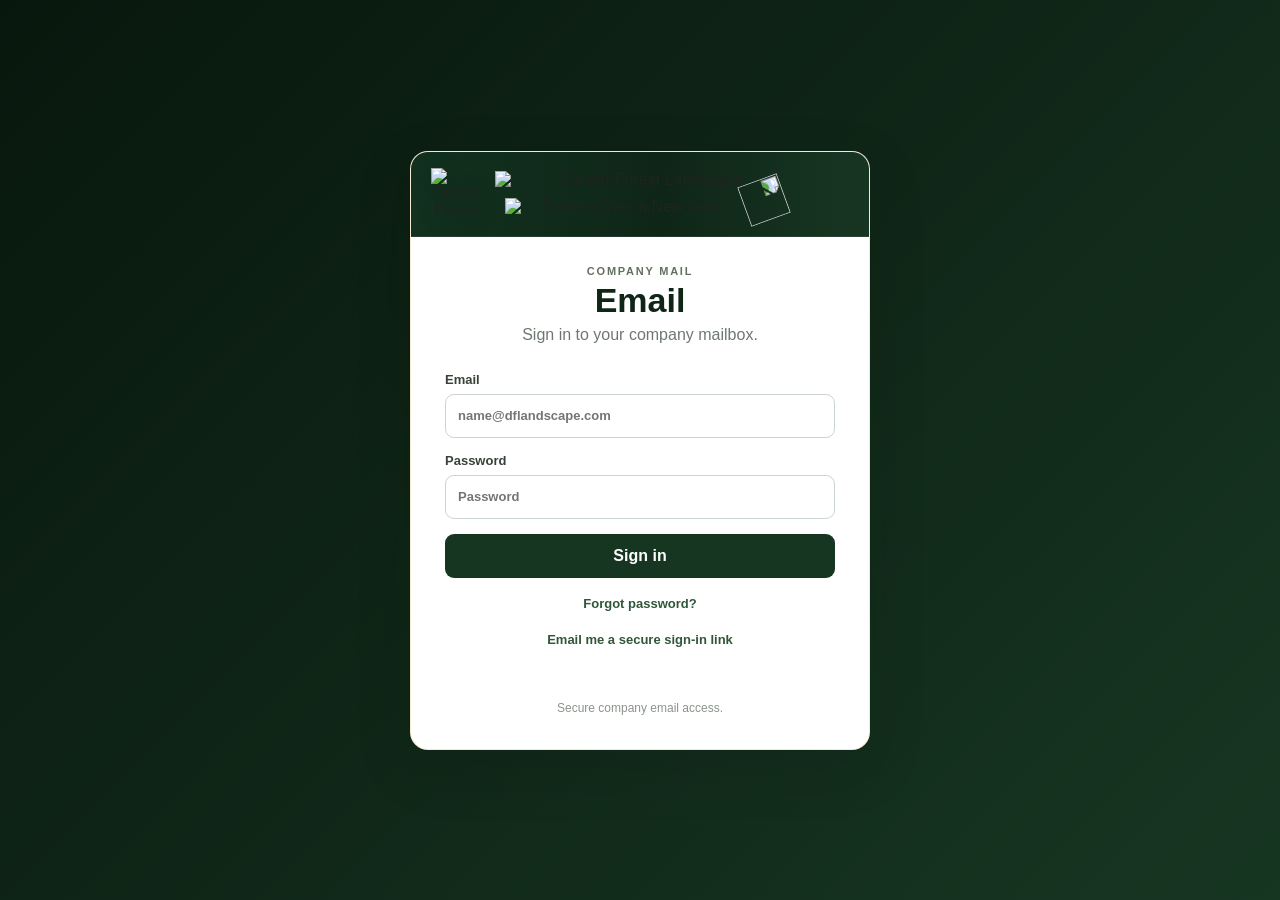
==== index.html @ 95fea009 "Refresh index.html mobile assets" ====
<!doctype html>
<html lang="en">
<head>
  <meta charset="utf-8">
  <meta name="viewport" content="width=device-width,initial-scale=1,minimum-scale=1,maximum-scale=1,user-scalable=no,viewport-fit=cover">
  <meta name="theme-color" content="#0f2617">

  <title>Desert Forest Landscape Email</title>

  <link rel="manifest" href="manifest.json">
  <link rel="apple-touch-icon" href="assets/icon-192x192.png">
  <meta name="apple-mobile-web-app-capable" content="yes">
  <meta name="apple-mobile-web-app-status-bar-style" content="default">
  <meta name="apple-mobile-web-app-title" content="DFL Email">

  <link rel="stylesheet" href="styles.css?v=mobile-polish-1">
</head>
<body class="login-page">
  <main class="login-wrap">
    <section class="login-card">
      <div class="login-brand-header">
        <a class="login-header-brand" href="https://dflandscape.com" aria-label="Desert Forest Landscape home">
          <img class="login-main-logo" src="https://raw.githubusercontent.com/Merci-Chi/DFLandscape/main/images/logo.png" alt="Desert Forest Landscape logo">
          <div class="login-brand-images">
            <img class="brand-text" src="https://raw.githubusercontent.com/Merci-Chi/DFLandscape/main/images/text.png" alt="Desert Forest Landscape">
            <div class="brand-slogan-row">
              <img class="brand-slogan" src="https://raw.githubusercontent.com/Merci-Chi/DFLandscape/main/images/slogan.png" alt="Turning Over a New Leaf">
              <img class="brand-leaf" src="https://raw.githubusercontent.com/Merci-Chi/DFLandscape/main/images/leaf.png" alt="">
            </div>
          </div>
        </a>
      </div>

      <div class="login-card-body">
        <div class="eyebrow">Company Mail</div>
        <h1 id="authTitle">Email</h1>
        <p class="subtext" id="authSubtext">Sign in to your company mailbox.</p>

        <form id="loginForm" class="login-form">
          <label>
            Email
            <input id="email" type="email" autocomplete="username" placeholder="name@dflandscape.com" required>
          </label>

          <label>
            Password
            <div class="password-wrap">
              <input id="password" type="password" autocomplete="current-password" placeholder="Password" required>
              <button class="icon-btn password-toggle" type="button" data-target="password" aria-label="Show password" title="Show password"></button>
              <button class="icon-btn copy-password" type="button" data-target="password" aria-label="Copy password" title="Copy password"></button>
            </div>
          </label>

          <button class="primary-auth-btn" type="submit">Sign in</button>
          <button class="text-button" id="forgotPasswordBtn" type="button">Forgot password?</button>
          <button class="text-button" id="magicLinkBtn" type="button">Email me a secure sign-in link</button>
          <p id="loginMessage" class="form-message" aria-live="polite"></p>
        </form>

        <form id="forgotForm" class="login-form hidden">
          <label>
            Email
            <input id="forgotEmail" type="email" autocomplete="email" placeholder="name@dflandscape.com" required>
          </label>
          <button class="primary-auth-btn" type="submit">Send reset link</button>
          <button class="text-button" id="backToLoginBtn" type="button">Back to sign in</button>
          <p id="forgotMessage" class="form-message" aria-live="polite"></p>
        </form>

        <form id="firstLoginForm" class="login-form hidden">
          <label>
            Display name
            <input id="displayName" type="text" autocomplete="name" placeholder="How your name should appear" maxlength="80" required>
          </label>

          <label>
            New password
            <div class="password-wrap">
              <input id="firstNewPassword" type="password" autocomplete="new-password" placeholder="New password" required>
              <button class="icon-btn password-toggle" type="button" data-target="firstNewPassword" aria-label="Show password" title="Show password"></button>
              <button class="icon-btn copy-password" type="button" data-target="firstNewPassword" aria-label="Copy password" title="Copy password"></button>
            </div>
          </label>

          <label>
            Confirm new password
            <div class="password-wrap">
              <input id="firstConfirmPassword" type="password" autocomplete="new-password" placeholder="Confirm new password" required>
              <button class="icon-btn password-toggle" type="button" data-target="firstConfirmPassword" aria-label="Show password" title="Show password"></button>
              <button class="icon-btn copy-password" type="button" data-target="firstConfirmPassword" aria-label="Copy password" title="Copy password"></button>
            </div>
          </label>

          <div class="password-hint">Use at least 8 characters.</div>
          <button class="primary-auth-btn" type="submit">Finish setup</button>
          <p id="firstLoginMessage" class="form-message" aria-live="polite"></p>
        </form>

        <form id="resetForm" class="login-form hidden">
          <label>
            New password
            <div class="password-wrap">
              <input id="resetPassword" type="password" autocomplete="new-password" placeholder="New password" required>
              <button class="icon-btn password-toggle" type="button" data-target="resetPassword" aria-label="Show password" title="Show password"></button>
              <button class="icon-btn copy-password" type="button" data-target="resetPassword" aria-label="Copy password" title="Copy password"></button>
            </div>
          </label>

          <label>
            Confirm new password
            <div class="password-wrap">
              <input id="resetConfirmPassword" type="password" autocomplete="new-password" placeholder="Confirm new password" required>
              <button class="icon-btn password-toggle" type="button" data-target="resetConfirmPassword" aria-label="Show password" title="Show password"></button>
              <button class="icon-btn copy-password" type="button" data-target="resetConfirmPassword" aria-label="Copy password" title="Copy password"></button>
            </div>
          </label>

          <div class="password-hint">Use at least 8 characters.</div>
          <button class="primary-auth-btn" type="submit">Change password</button>
          <p id="resetMessage" class="form-message" aria-live="polite"></p>
        </form>

        <p class="small-note">Secure company email access.</p>
      </div>
    </section>
  </main>

  <script type="module" src="app.js?v=auth-5"></script>
  <script src="update-manager.js?v=1" defer></script>
</body>
</html>
---- styles.css ----
*{box-sizing:border-box}
:root{--green:#0f2617;--green2:#173622;--green3:#2f4d35;--gold:#d7b360;--cream:#f7f4ed;--paper:#fff;--ink:#1f241f;--muted:#6f786f;--line:#dde3dd;--soft:#f3f6f3;--danger:#a13d35;--shadow:0 18px 55px rgba(8,23,13,.15)}
html,body{margin:0;min-height:100%;font-family:Inter,-apple-system,BlinkMacSystemFont,"Segoe UI",Arial,sans-serif;color:var(--ink);background:var(--cream);-webkit-text-size-adjust:100%;touch-action:pan-x pan-y}
button,input,select,textarea{font:inherit}
button{cursor:pointer}
a{color:inherit}

.login-page{min-height:100vh;background:linear-gradient(135deg,#08170d,#173622);display:grid;place-items:center;padding:24px}
.login-wrap{width:min(100%,460px)}
.login-card{background:#fff;border:1px solid rgba(215,179,96,.28);border-radius:18px;box-shadow:var(--shadow);text-align:center;overflow:hidden}
.login-brand-header{background:linear-gradient(90deg,#12311f 0%,#0f2617 55%,#173622 100%);padding:16px 20px;border-bottom:1px solid rgba(255,255,255,.08)}
.login-card-body{padding:28px 34px 34px}
.brand{display:inline-flex;justify-content:center;margin-bottom:0;text-decoration:none}
.login-header-brand{display:flex;align-items:center;justify-content:flex-start;gap:12px;text-decoration:none;width:100%}
.login-main-logo{width:52px;height:52px;object-fit:contain;display:block;flex:0 0 auto;filter:drop-shadow(0 3px 10px rgba(0,0,0,.18))}
.login-brand-images{display:flex;flex-direction:column;min-width:0;flex:1;max-width:300px}
.login-form button:disabled{opacity:.7;cursor:wait}

.brand-full{width:min(100%,320px);flex-direction:column;align-items:center;gap:0}
.brand-text{width:100%;max-width:300px;height:auto;object-fit:contain;display:block}
.brand-slogan-row{display:flex;align-items:flex-end;justify-content:center;width:100%;margin-top:-10px}
.brand-slogan{width:78%;max-width:235px;height:auto;object-fit:contain}
.brand-leaf{width:42px;height:42px;object-fit:contain;margin-left:4px;margin-bottom:-5px;transform:rotate(70deg)}
.eyebrow{text-transform:uppercase;letter-spacing:.16em;font-size:11px;font-weight:900;color:#63705f}
.eyebrow.dark{color:#788178}
.login-card h1{margin:4px 0 6px;font-size:34px;color:var(--green)}
.subtext{margin:0 0 28px;color:var(--muted)}
.login-form{text-align:left;display:grid;gap:15px}
.login-form label,.compose-modal label{display:grid;gap:7px;font-size:13px;font-weight:800;color:#394239}
input,select,textarea{width:100%;border:1px solid #ccd5cc;border-radius:9px;background:#fff;color:var(--ink);outline:none;transition:.15s border-color,.15s box-shadow}
input,select{height:44px;padding:0 12px}
textarea{padding:12px;resize:vertical}
input:focus,select:focus,textarea:focus{border-color:#67856b;box-shadow:0 0 0 3px rgba(47,77,53,.12)}
.login-form button,.compose{border:0;border-radius:9px;background:var(--green2);color:#fff;font-weight:900;padding:13px 16px}
.login-form button:hover,.compose:hover{background:#21482d}
.form-message{min-height:18px;margin:0;text-align:center;font-size:13px;color:var(--danger)}
.preview-link{display:inline-block;margin-top:12px;color:#2f5a38;font-size:13px;font-weight:800}
.small-note{font-size:12px;color:#8b948b;margin:18px 0 0}

.topbar{height:78px;background:linear-gradient(90deg,#12311f,#0f2617 58%,#173622);color:#fff;display:flex;align-items:center;justify-content:space-between;padding:0 22px;border-bottom:1px solid rgba(255,255,255,.08)}
.topbar-brand{display:flex;align-items:center;gap:14px;text-decoration:none;color:#fff;min-width:0}
.topbar-brand-images{display:flex;flex-direction:column;width:300px;min-width:0}
.topbar-brand-text{width:100%;height:auto;object-fit:contain;display:block}
.topbar-slogan-row{display:flex;align-items:flex-end;margin-top:-9px}
.topbar-brand-slogan{width:78%;height:auto;object-fit:contain}
.topbar-brand-leaf{width:34px;height:34px;object-fit:contain;margin-left:3px;margin-bottom:-5px;transform:rotate(70deg)}
.topbar-email-label{font-size:26px;color:#eef4ed;font-weight:900;border-left:1px solid rgba(255,255,255,.18);padding-left:16px;line-height:1}
.topbar-actions{display:flex;align-items:center;gap:14px}
.topbar-corner-logo{width:52px;height:52px;object-fit:contain;display:block;filter:drop-shadow(0 3px 10px rgba(0,0,0,.18))}
.signout{text-decoration:none;font-size:13px;font-weight:800;color:#eef4ed;border:1px solid rgba(255,255,255,.16);padding:9px 12px;border-radius:8px;white-space:nowrap}

.mail-page{min-height:100vh;min-height:100dvh;background:#edf1ed;overflow:hidden}
.mail-shell{height:calc(100vh - 78px);height:calc(100dvh - 78px);display:grid;grid-template-columns:260px minmax(340px,440px) 1fr;background:#fff;min-height:0}
.sidebar{border-right:1px solid var(--line);padding:18px 14px;background:#f7f9f7;overflow-y:auto;overflow-x:hidden;min-height:0;-webkit-overflow-scrolling:touch}
.compose{width:100%;margin-bottom:22px;display:flex;align-items:center;justify-content:center;gap:10px}
.btn-icon,.folder-icon,.account-icon{display:inline-flex;align-items:center;justify-content:center;flex:0 0 auto}
.btn-icon svg,.folder-icon svg,.account-icon svg{width:18px;height:18px;display:block}
.mailbox-title{text-transform:uppercase;letter-spacing:.11em;font-size:10px;font-weight:900;color:#899289;margin:0 8px 8px}
.account-list{display:grid;gap:4px}
.account-btn{border:0;background:transparent;text-align:left;border-radius:8px;padding:10px;color:#3a433a}
.account-btn strong{display:block;font-size:13px}
.account-btn span{display:block;font-size:11px;color:#7a847a;margin-top:2px;overflow:hidden;text-overflow:ellipsis}
.account-btn.active{background:#e6eee7;color:#173622}
.account-btn.active span{color:#59715c}
.folder-list{border-top:1px solid var(--line);margin-top:18px;padding-top:14px;display:grid;gap:3px}
.folder{border:0;background:transparent;text-align:left;padding:9px 10px;border-radius:7px;color:#596259;font-weight:700}
.folder.active{background:#edf2ed;color:#16371f}
.inbox-panel{border-right:1px solid var(--line);display:flex;flex-direction:column;min-width:0;min-height:0;overflow:hidden}
.inbox-head{padding:18px;border-bottom:1px solid var(--line);display:block}
.inbox-head h1{font-size:24px;margin:2px 0;color:#19311f}
.inbox-head p{font-size:12px;color:#7d877d;margin:0}
.inbox-actions{display:flex;align-items:center;gap:7px;flex-wrap:nowrap;margin-top:12px;min-width:0;overflow-x:auto;overflow-y:visible;scrollbar-width:none;-ms-overflow-style:none}
.inbox-actions input{height:38px;flex:0 0 210px;min-width:180px}
.inbox-actions button{width:38px;height:38px;border:1px solid #ccd4cc;background:#fff;border-radius:8px;color:#415041;display:inline-flex;align-items:center;justify-content:center}.inbox-actions button svg{width:18px;height:18px;display:block}
.message-list{overflow-y:auto;overflow-x:hidden;flex:1;min-height:0;-webkit-overflow-scrolling:touch}
.message-row{width:100%;border:0;border-bottom:1px solid #edf0ed;background:#fff;text-align:left;padding:14px 16px;display:grid;grid-template-columns:1fr auto;gap:6px 10px}
.message-row:hover,.message-row.active{background:#f4f7f4}
.message-row.unread{background:#fbfcfb}
.message-row.unread .sender,.message-row.unread .subject{font-weight:900}
.sender{font-size:13px;color:#243024}
.time{font-size:11px;color:#8b948b}
.subject{font-size:13px;color:#374137;white-space:nowrap;overflow:hidden;text-overflow:ellipsis}
.snippet{grid-column:1/-1;font-size:12px;color:#788178;white-space:nowrap;overflow:hidden;text-overflow:ellipsis}
.reader-panel{min-width:0;min-height:0;background:#fff;overflow-y:auto;overflow-x:hidden;-webkit-overflow-scrolling:touch}
.empty-reader{height:100%;display:grid;place-content:center;text-align:center;color:#8d968d;gap:6px}
.mail-icon{width:44px;height:44px;color:#96a496;margin:0 auto}.mail-icon svg{width:100%;height:100%;display:block}
.empty-reader strong{color:#526052}
.reader{padding:28px;max-width:850px;margin:0 auto}
.reader h2{margin:8px 0 8px;font-size:25px;color:#1b3020}
.reader-meta{font-size:12px;color:#7e887e;padding-bottom:18px;border-bottom:1px solid var(--line)}
.reader-body{font-size:14px;line-height:1.65;color:#303930;white-space:pre-wrap;padding-top:20px}
.modal-backdrop{position:fixed;inset:0;background:rgba(7,17,10,.48);display:grid;place-items:center;padding:18px;z-index:30;overflow:auto;-webkit-overflow-scrolling:touch}
.hidden{display:none}
.compose-modal{width:min(680px,100%);max-height:calc(100dvh - 36px);overflow:auto;-webkit-overflow-scrolling:touch;background:#fff;border-radius:14px;box-shadow:var(--shadow);padding:18px;display:grid;gap:12px}
.compose-head{display:flex;justify-content:space-between;align-items:center;color:#173622}
.compose-head button{border:0;background:transparent;font-size:28px;color:#687268}
.compose-modal textarea{min-height:220px}
.compose-actions{display:flex;align-items:center;justify-content:space-between;gap:16px}
.compose-actions span{font-size:11px;color:#879087}
.compose-actions button{border:0;border-radius:8px;background:var(--green2);color:#fff;font-weight:900;padding:10px 22px}

@media(max-width:900px){
  .topbar-brand-images{width:220px}
  .topbar-email-label{font-size:22px}
  .mail-shell{grid-template-columns:210px 1fr;position:relative}
  .reader-panel{display:none}
  .reader-panel.mobile-open{display:block;position:absolute;inset:0;z-index:12;background:#fff;overflow:auto;-webkit-overflow-scrolling:touch}
  .reader-panel.mobile-open .mobile-reader-back{display:inline-flex;align-items:center}
  .inbox-panel{border-right:0}
  .reader{padding:22px 20px;max-width:none}
}
@media(max-width:650px){
  .topbar{height:64px;padding:0 10px;padding-left:max(10px,env(safe-area-inset-left));padding-right:max(10px,env(safe-area-inset-right))}
  .topbar-left{gap:8px;min-width:0}
  .topbar-main-logo{width:34px;height:34px}
  .topbar-brand-images{width:min(46vw,150px)}
  .topbar-email-label{display:none}
  .topbar-brand-leaf{width:22px;height:22px}
  .signout{font-size:12px;padding:8px 9px}
  .mail-shell{height:calc(100vh - 64px);height:calc(100dvh - 64px);grid-template-columns:1fr}
  .sidebar{display:none}
  .inbox-head{align-items:flex-start;flex-direction:column;padding:14px}
  .inbox-head h1{font-size:22px}
  .inbox-actions{width:100%;gap:6px}
  .inbox-actions input{flex:1;width:auto;min-width:0}
  .message-row{padding:12px 14px}
  .reader{padding:16px 14px calc(24px + env(safe-area-inset-bottom))}
  .reader h2{font-size:21px;line-height:1.2;overflow-wrap:anywhere}
  .reader-meta{font-size:11px;overflow-wrap:anywhere}
  .rich-message-body{padding-top:12px}
  .email-frame{min-height:calc(100dvh - 230px)}
  .email-attachment{width:calc(50% - 5px);min-width:0}
  .modal-backdrop{place-items:start center;padding:10px;padding-top:max(10px,env(safe-area-inset-top));padding-bottom:max(10px,env(safe-area-inset-bottom))}
  .compose-modal{width:100%;max-height:calc(100dvh - 20px);padding:14px;border-radius:12px;gap:10px}
  .compose-modal textarea{min-height:180px}
  .compose-actions{position:sticky;bottom:0;background:#fff;padding-top:8px}
  .login-page{padding:14px;min-height:100dvh}
  .login-brand-header{padding:14px 16px}
  .login-main-logo{width:44px;height:44px}
  .login-header-brand{gap:10px}
  .login-brand-images{max-width:260px}
  .login-card-body{padding:24px 20px 26px}
}
@media(max-width:380px){
  .topbar-brand-images{width:128px}
  .signout{padding:7px 8px}
  .compose-actions{gap:8px}
  .compose-actions button{padding:10px 16px}
  .email-attachment{width:100%}
}

/* Mail account row + top-left branding */
.topbar-left{display:flex;align-items:center;gap:12px;min-width:0}
.topbar-main-logo{width:54px;height:54px;object-fit:contain;display:block;flex:0 0 auto;filter:drop-shadow(0 3px 10px rgba(0,0,0,.18))}
.account-btn{display:flex;align-items:center;gap:10px;width:100%}
.account-icon{width:20px;height:20px;color:#667466}
.account-btn.active .account-icon{color:#173622}
.account-copy{display:block;min-width:0;flex:1}
.account-copy strong{display:block}
.account-copy>span{display:block}
.folder{display:flex;align-items:center;gap:10px;width:100%}
.folder-icon{width:19px;height:19px}
.folder-icon svg{width:19px;height:19px}
.no-access{padding:10px 8px;font-size:12px;color:#7a847a}


/* Auth upgrades */
.password-wrap{position:relative;display:grid;grid-template-columns:1fr 42px 42px;align-items:center}
.password-wrap input{grid-column:1/-1;padding-right:88px}
.password-wrap .icon-btn{position:absolute;top:50%;transform:translateY(-50%);width:34px;height:34px;padding:0;border:0;background:transparent;color:#526052;display:grid;place-items:center;border-radius:7px}
.password-wrap .icon-btn:hover{background:#eef3ee}
.password-wrap .icon-btn svg{width:18px;height:18px}
.password-wrap .password-toggle{right:42px}
.password-wrap .copy-password{right:6px}
.primary-auth-btn{width:100%}
.text-button{border:0!important;background:transparent!important;color:#31573a!important;padding:3px 0!important;font-size:13px!important;font-weight:800!important;text-align:center}
.text-button:hover{text-decoration:underline}
.password-hint{font-size:11px;color:#7e887e;margin-top:-6px}
.form-message.success{color:#2f6b3c}


/* Rich email reader */
.reader-rich{max-width:1000px}
.rich-message-body{padding-top:16px}
.email-frame{width:100%;min-height:560px;border:0;background:#fff;display:block}
.email-attachments{border-top:1px solid var(--line);margin-top:18px;padding-top:16px}
.email-attachments-title{font-size:11px;text-transform:uppercase;letter-spacing:.12em;font-weight:900;color:#778177;margin-bottom:10px}
.email-attachment-list{display:flex;flex-wrap:wrap;gap:10px}
.email-attachment{width:150px;min-height:76px;border:1px solid var(--line);border-radius:10px;padding:8px;text-decoration:none;color:#324032;background:#fafcfa;display:flex;flex-direction:column;gap:7px;justify-content:center}
.email-attachment img{width:100%;height:90px;object-fit:cover;border-radius:6px;background:#eef2ee}
.email-attachment span{font-size:11px;overflow:hidden;text-overflow:ellipsis;white-space:nowrap}
.attachment-file-icon{font-size:24px!important;text-align:center}
.muted-email-body{color:#7e887e}


/* Mobile mailbox refinements */
.mobile-reader-back{display:none;border:0;background:#eef3ee;color:#173622;font-weight:800;border-radius:8px;padding:9px 12px;margin:0 0 14px}
.reader-panel,.message-list,.sidebar,.compose-modal{overscroll-behavior:contain}
.reader img,.reader video,.reader canvas,.reader svg{max-width:100%;height:auto}
.reader table{max-width:100%;overflow-wrap:anywhere}


/* Account navigation + account pages */
.topbar-nav{display:flex;align-items:center;gap:4px}
.topbar-tab{text-decoration:none;font-size:12px;font-weight:800;color:#dfe9df;padding:8px 10px;border-radius:8px;white-space:nowrap}
.topbar-tab:hover,.topbar-tab.active{background:rgba(255,255,255,.12);color:#fff}
.account-page{min-height:100vh;min-height:100dvh;background:#edf1ed}
.account-page-main{width:min(920px,calc(100% - 32px));margin:32px auto;padding-bottom:40px}
.account-page-head{margin-bottom:20px}
.account-page-head h1{margin:4px 0 6px;color:#19311f;font-size:30px}
.account-page-head p{margin:0;color:#6f786f}
.account-card{background:#fff;border:1px solid var(--line);border-radius:14px;box-shadow:0 10px 35px rgba(8,23,13,.08);padding:22px;margin-bottom:18px}
.account-card h2{margin:0 0 6px;color:#19311f;font-size:19px}
.account-card-subtext{margin:0 0 18px;color:#768076;font-size:13px}
.account-form{display:grid;gap:16px}
.account-form label{display:grid;gap:7px;font-size:13px;font-weight:800;color:#394239}
.account-form button,.account-primary-btn{border:0;border-radius:9px;background:var(--green2);color:#fff;font-weight:900;padding:12px 16px;width:max-content}
.account-form button:disabled{opacity:.65;cursor:wait}
.account-message{min-height:18px;margin:0;font-size:13px;color:var(--danger)}
.account-message.success{color:#2f6b3c}
.email-account-row{display:flex;align-items:center;justify-content:space-between;gap:18px;border:1px solid var(--line);border-radius:11px;padding:16px;background:#fbfcfb}
.email-account-copy{min-width:0}
.email-account-copy strong{display:block;color:#263326;font-size:14px;margin-bottom:3px}
.email-account-copy span{display:block;color:#768076;font-size:12px;overflow-wrap:anywhere}
.email-badge{font-size:11px;font-weight:900;color:#2f5a38;background:#e7f0e8;padding:6px 9px;border-radius:999px;white-space:nowrap}
.readonly-field{background:#f4f6f4;color:#687268}
.account-help{font-size:12px;line-height:1.55;color:#7a847a;margin:14px 0 0}
@media(max-width:760px){
  .topbar-actions{gap:6px}
  .topbar-nav{gap:2px}
  .topbar-tab{font-size:11px;padding:7px 7px}
  .account-page-main{width:min(100% - 20px,920px);margin:20px auto}
}
@media(max-width:650px){
  .topbar-brand{display:none}
  .topbar-left{flex:0 0 auto}
  .topbar-main-logo{width:34px;height:34px}
  .topbar-actions{flex:1;justify-content:flex-end;min-width:0}
  .topbar-nav{min-width:0}
  .topbar-tab{padding:7px 6px}
  .signout{padding:7px 7px}
  .account-page-main{margin:16px auto}
  .account-card{padding:18px}
  .email-account-row{align-items:flex-start}
}


/* Left-side account navigation */
.utility-nav{border-top:1px solid var(--line);margin-top:18px;padding-top:14px;display:grid;gap:3px}
.utility-link{display:flex;align-items:center;gap:10px;width:100%;text-decoration:none;text-align:left;padding:9px 10px;border-radius:7px;color:#596259;font-weight:700;font-size:13px}
.utility-link:hover,.utility-link.active{background:#edf2ed;color:#16371f}
.utility-icon{width:19px;height:19px;display:inline-flex;align-items:center;justify-content:center;flex:0 0 auto}
.utility-icon svg{width:19px;height:19px;display:block}
.account-shell{height:calc(100vh - 78px);height:calc(100dvh - 78px);display:grid;grid-template-columns:260px minmax(0,1fr);background:#edf1ed}
.account-sidebar{border-right:1px solid var(--line);padding:18px 14px;background:#f7f9f7;overflow:auto}
.account-sidebar .utility-nav{margin-top:0}
.account-shell .account-page-main{width:min(920px,calc(100% - 32px));margin:32px auto;padding-bottom:40px;overflow:auto}
@media(max-width:900px){
  .account-shell{grid-template-columns:210px minmax(0,1fr)}
}
@media(max-width:650px){
  .account-shell{height:auto;min-height:calc(100dvh - 64px);display:block}
  .account-sidebar{border-right:0;border-bottom:1px solid var(--line);padding:10px;background:#f7f9f7}
  .account-sidebar .utility-nav{border-top:0;padding-top:0;grid-template-columns:repeat(3,1fr);gap:6px}
  .account-sidebar .utility-link{justify-content:center;padding:9px 6px;font-size:11px}
  .account-sidebar .utility-link span:last-child{white-space:nowrap}
}


/* Keep utility links fixed in the same sidebar position */
.sidebar,.account-sidebar{display:flex;flex-direction:column}
.sidebar .utility-nav,.account-sidebar .utility-nav{margin-top:auto}
@media(max-width:650px){
  .account-sidebar{display:block}
  .account-sidebar .utility-nav{margin-top:0;grid-template-columns:repeat(2,1fr)}
}


/* Always fully hide permission-gated UI */
[hidden]{display:none!important}


/* Mobile slide-out mailbox menu */
.mobile-menu-btn,.mobile-sidebar-head{display:none}
.mobile-menu-overlay{display:none}
@media(max-width:650px){
  .mobile-menu-btn{
    display:inline-flex;flex-direction:column;justify-content:center;align-items:center;
    width:40px;height:40px;padding:0;border:0;border-radius:9px;background:transparent;color:#fff;
    flex:0 0 auto;gap:4px
  }
  .mobile-menu-btn span{display:block;width:20px;height:2px;border-radius:999px;background:currentColor}
  .mobile-menu-btn:active{background:rgba(255,255,255,.1)}
  .topbar-left{gap:6px}
  .mobile-sidebar-head{
    display:flex;align-items:center;justify-content:space-between;
    padding:2px 2px 14px;margin-bottom:4px;border-bottom:1px solid var(--line);
    color:#173622
  }
  .mobile-sidebar-head strong{font-size:15px}
  .mobile-menu-close{
    width:36px;height:36px;border:0;border-radius:9px;background:#edf2ed;color:#173622;
    font-size:27px;line-height:1;display:grid;place-items:center
  }
  .mail-shell{position:relative;overflow:hidden}
  .sidebar{
    display:flex!important;position:fixed;z-index:60;left:0;top:64px;bottom:0;
    width:min(86vw,320px);max-width:320px;padding:14px;background:#f7f9f7;
    border-right:1px solid var(--line);box-shadow:14px 0 36px rgba(8,23,13,.18);
    transform:translateX(-105%);transition:transform .22s ease;visibility:hidden;
    overflow-y:auto;-webkit-overflow-scrolling:touch;
    padding-bottom:max(18px,env(safe-area-inset-bottom))
  }
  .sidebar.mobile-open{transform:translateX(0);visibility:visible}
  .mobile-menu-overlay{
    display:block;position:fixed;z-index:55;inset:64px 0 0;
    background:rgba(7,17,10,.42);opacity:0;transition:opacity .18s ease
  }
  .mobile-menu-overlay.show{opacity:1}
  .mobile-menu-overlay[hidden]{display:none!important}
  body.mobile-menu-open{overflow:hidden}
  .sidebar .utility-nav{margin-top:auto}
  .sidebar .compose{min-height:46px}
  .sidebar .account-btn,.sidebar .folder,.sidebar .utility-link{min-height:44px}
  .mail-page .inbox-panel,.mail-page .reader-panel{min-width:0}
  .inbox-panel{width:100%}
  .inbox-head{gap:10px}
  .message-list{-webkit-overflow-scrolling:touch}
  .message-row{min-height:64px}
}


/* Independent scrolling + mobile message page */
@media(max-width:650px){
  .mail-page{overflow:auto}
  .mail-shell{
    height:auto!important;
    min-height:calc(100dvh - 64px);
    display:block;
    overflow:visible!important;
    background:#fff
  }
  .inbox-panel{
    min-height:calc(100dvh - 64px);
    height:auto;
    overflow:visible
  }
  .message-list{
    overflow:visible;
    flex:none
  }
  .sidebar{
    overflow-y:auto!important;
    overscroll-behavior:contain
  }
  .reader-panel.mobile-open{
    position:fixed!important;
    top:64px!important;
    right:0!important;
    bottom:0!important;
    left:0!important;
    z-index:50!important;
    display:block!important;
    overflow-y:auto!important;
    overflow-x:hidden!important;
    background:#fff
  }
  .reader-panel.mobile-open .reader{
    min-height:100%;
    padding-top:14px
  }
  .reader-panel.mobile-open .mobile-reader-back{
    position:sticky;
    top:0;
    z-index:2;
    display:inline-flex;
    background:#eef3ee
  }
}


/* Message actions */
.message-actions{display:flex;align-items:center;gap:8px;flex-wrap:wrap;margin:0 0 16px}
.message-action-btn{border:1px solid #cfd8cf;background:#fff;color:#27402c;border-radius:8px;padding:9px 12px;font-weight:800;font-size:12px}
.message-action-btn:hover{background:#f0f4f0}
.message-action-btn.danger{color:#8d342e;border-color:#dfc2bf}
.message-action-btn.danger:hover{background:#fbefee}
.message-action-btn:disabled{opacity:.6;cursor:wait}
@media(max-width:650px){
  .message-actions{position:sticky;top:0;z-index:3;background:#fff;padding:6px 0 10px;margin-bottom:12px}
  .message-action-btn{flex:1;min-width:90px;min-height:42px}
}


/* Batch 1 inbox state + actions */
.message-row-wrap{display:grid;grid-template-columns:38px minmax(0,1fr);align-items:stretch;border-bottom:1px solid #edf0ed;background:#fff}
.message-row-wrap .message-row{border-bottom:0}
.message-row-wrap.unread{background:#fbfcfb}
.message-star{border:0;background:transparent;color:#aeb6ae;font-size:19px;display:grid;place-items:center;padding:0}
.message-star:hover{background:#f4f7f4;color:#7d897d}
.message-star.active{color:#b88a21}
.message-row.unread .sender,.message-row.unread .subject{font-weight:900}
@media(max-width:650px){
  .message-row-wrap{grid-template-columns:40px minmax(0,1fr)}
  .message-star{font-size:21px}
  .message-actions{overflow-x:auto;flex-wrap:nowrap;padding-bottom:8px;-webkit-overflow-scrolling:touch}
  .message-action-btn{flex:0 0 auto;min-width:auto}
}


/* Batch 2 selection + swipe actions */
.bulk-toolbar{display:flex;align-items:center;gap:8px;flex-wrap:wrap;padding:10px 12px;border-bottom:1px solid var(--line);background:#f7faf7;position:sticky;top:0;z-index:8}
.bulk-toolbar[hidden]{display:none!important}
.bulk-toolbar strong{font-size:12px;color:#29402f;margin-right:2px}
.bulk-toolbar button{border:1px solid #ccd6cc;background:#fff;color:#29402f;border-radius:8px;padding:8px 10px;font-size:12px;font-weight:800}
.bulk-toolbar button:hover{background:#eef3ee}
.bulk-toolbar button.danger{color:#8d342e;border-color:#dfc2bf}
.bulk-close{font-size:18px!important;line-height:1;padding:6px 10px!important}
.bulk-actions{display:flex;gap:6px;flex-wrap:wrap}
.bulk-toolbar button:disabled{opacity:.55;cursor:wait}

.message-swipe-shell{position:relative;overflow:hidden;background:#fff}
.swipe-action{position:absolute;top:0;bottom:0;width:88px;display:flex;align-items:center;justify-content:center;font-size:12px;font-weight:900;color:#fff;z-index:0}
.swipe-action-read{left:0;background:#476b4f}
.swipe-action-delete{right:0;background:#9b3e36}
.message-row-wrap{position:relative;z-index:1;transition:transform .18s ease;background:#fff;grid-template-columns:38px 38px minmax(0,1fr)}
.message-row-wrap.selected{background:#edf4ee}
.message-row-wrap.selected .message-row{background:#edf4ee}
.message-select{width:38px;overflow:hidden;padding:0;border:0;background:transparent;display:grid;place-items:center}
.message-select.show{width:38px}
.selection-dot{width:21px;height:21px;border:1.5px solid #91a091;border-radius:50%;display:grid;place-items:center;font-size:12px;font-weight:900;color:#fff}
.message-row-wrap.selected .selection-dot{background:#31573a;border-color:#31573a}
@media(max-width:650px){
  .bulk-toolbar{top:64px;position:sticky;overflow-x:auto;flex-wrap:nowrap;-webkit-overflow-scrolling:touch}
  .bulk-actions{flex-wrap:nowrap}
  .bulk-toolbar button{flex:0 0 auto}
  .message-row-wrap{grid-template-columns:40px 40px minmax(0,1fr)}
  .message-select,.message-select.show{width:40px}
  .message-swipe-shell{touch-action:pan-y}
}


/* Batch 3 compose upgrades */
.compose-recipient-toggle{display:flex;justify-content:flex-end;gap:8px;margin-top:-4px}
.compose-recipient-toggle button{border:0;background:transparent;color:#31573a;font-size:12px;font-weight:900;padding:4px 6px;border-radius:6px}
.compose-recipient-toggle button:hover{background:#eef3ee}
.recipient-field{position:relative}
.compose-extra-recipient.hidden{display:none!important}
.recipient-suggestions{position:absolute;z-index:80;left:0;right:0;top:100%;margin-top:4px;background:#fff;border:1px solid #d7dfd7;border-radius:9px;box-shadow:0 12px 30px rgba(8,23,13,.14);max-height:210px;overflow-y:auto;padding:5px}
.recipient-suggestions[hidden]{display:none!important}
.recipient-suggestions button{width:100%;border:0;background:#fff;color:#2e3e31;text-align:left;padding:9px 10px;border-radius:7px;font-size:12px;overflow:hidden;text-overflow:ellipsis;white-space:nowrap}
.recipient-suggestions button:hover,.recipient-suggestions button:focus{background:#eef4ee;outline:none}
.compose-draft-note{min-height:16px;font-size:11px;color:#7d887d;margin-top:-4px}
#signatureText{min-height:130px;line-height:1.5}
@media(max-width:650px){
  .compose-recipient-toggle{position:sticky;top:0;background:#fff;z-index:2;padding:2px 0}
  .recipient-suggestions{position:fixed;left:12px;right:12px;top:auto;max-height:180px}
  #signatureText{min-height:150px}
}


/* Batch 4 mailbox organization */
.folder-count{margin-left:auto;min-width:20px;height:20px;padding:0 6px;border-radius:999px;background:#dfe9df;color:#26402d;font-size:10px;font-weight:900;display:inline-flex!important;align-items:center;justify-content:center}
.folder-count[hidden]{display:none!important}
.mail-filter{height:38px;min-width:138px;padding:0 30px 0 10px;border-radius:8px;font-size:12px}
.message-move-select,.bulk-move-select{height:36px;border:1px solid #cfd8cf;background:#fff;color:#27402c;border-radius:8px;padding:0 28px 0 10px;font-size:12px;font-weight:800}
.bulk-move-select{height:34px}
.folder-icon{font-style:normal;font-weight:900}
@media(max-width:650px){
  .inbox-actions{flex-wrap:wrap}
  .mail-filter{order:2;width:100%;min-width:0}
  .inbox-actions input{order:1}
  .inbox-actions #refreshBtn{order:1}
  .message-move-select{flex:0 0 auto;min-width:108px}
}


/* Batch 5 search, paging, sorting, pull refresh */
.mail-sort{height:38px;min-width:122px;padding:0 30px 0 10px;border-radius:8px;font-size:12px}
.load-more-wrap{padding:10px 14px;border-top:1px solid var(--line);background:#fafcfa;text-align:center}
.load-more-wrap[hidden]{display:none!important}
.load-more-wrap button{border:1px solid #cfd8cf;background:#fff;color:#27402c;border-radius:8px;padding:9px 18px;font-size:12px;font-weight:900}
.load-more-wrap button:hover{background:#eef3ee}
.load-more-wrap button:disabled{opacity:.55;cursor:wait}
.pull-refresh-indicator{display:none;text-align:center;padding:8px 12px;font-size:11px;font-weight:900;color:#536453;background:#eef4ee;border-bottom:1px solid var(--line)}
.pull-refresh-indicator[hidden]{display:none!important}
@media(max-width:650px){
  .mail-sort{order:2;width:calc(50% - 3px);min-width:0}
  .mail-filter{order:2;width:calc(50% - 3px)}
  .pull-refresh-indicator:not([hidden]){display:block;position:sticky;top:64px;z-index:7}
  .load-more-wrap{position:relative;padding-bottom:max(12px,env(safe-area-inset-bottom))}
}


/* Batch 6 attachments */
.compose-attachments{display:flex;align-items:center;gap:10px;flex-wrap:wrap}
.attachment-add-btn{border:1px solid #cfd8cf;background:#fff;color:#27402c;border-radius:8px;padding:8px 11px;font-size:12px;font-weight:900}
.attachment-add-btn:hover{background:#eef3ee}
.attachment-help{font-size:11px;color:#7d887d}
.compose-attachment-list{display:flex;flex-wrap:wrap;gap:8px}
.compose-attachment-chip{display:flex;align-items:center;gap:8px;border:1px solid #d7dfd7;background:#f8faf8;border-radius:9px;padding:7px 8px;max-width:100%}
.attachment-chip-copy{display:flex;flex-direction:column;min-width:0}
.attachment-chip-copy strong{font-size:11px;white-space:nowrap;overflow:hidden;text-overflow:ellipsis;max-width:240px}
.attachment-chip-copy small{font-size:10px;color:#7d887d}
.compose-attachment-chip button{border:0;background:transparent;color:#7d887d;font-size:16px;line-height:1}
.reader-attachments{margin-top:18px;border-top:1px solid var(--line);padding-top:14px}
.reader-attachments h3{font-size:13px;margin:0 0 10px;color:#2d3d31}
.reader-attachments h3 span{font-weight:700;color:#7d887d}
.reader-attachment-grid{display:grid;gap:8px}
.reader-attachment-card{display:flex;align-items:center;justify-content:space-between;gap:12px;border:1px solid #dce3dc;border-radius:10px;padding:10px;background:#fafcfa}
.reader-attachment-info{display:flex;flex-direction:column;min-width:0}
.reader-attachment-info strong{font-size:12px;white-space:nowrap;overflow:hidden;text-overflow:ellipsis}
.reader-attachment-info span{font-size:10px;color:#7d887d}
.reader-attachment-actions{display:flex;gap:6px;flex:0 0 auto}
.reader-attachment-actions button{border:1px solid #cfd8cf;background:#fff;border-radius:7px;padding:7px 9px;font-size:11px;font-weight:800;color:#27402c}
.attachment-preview-modal{z-index:120}
.attachment-preview-card{width:min(900px,94vw);height:min(760px,88vh);background:#fff;border-radius:14px;display:flex;flex-direction:column;overflow:hidden;box-shadow:0 24px 70px rgba(0,0,0,.24)}
.attachment-preview-body{flex:1;min-height:0;display:grid;place-items:center;background:#f4f6f4;overflow:auto}
.attachment-preview-image{max-width:100%;max-height:100%;object-fit:contain}
.attachment-preview-pdf{width:100%;height:100%;border:0;background:#fff}
.attachment-no-preview{display:flex;flex-direction:column;gap:6px;text-align:center;color:#536453;padding:30px}
@media(max-width:650px){
  .compose-attachment-list{display:grid;grid-template-columns:1fr}
  .compose-attachment-chip{width:100%}
  .attachment-chip-copy strong{max-width:70vw}
  .reader-attachment-card{align-items:flex-start;flex-direction:column}
  .reader-attachment-actions{width:100%}
  .reader-attachment-actions button{flex:1}
  .attachment-preview-card{width:100vw;height:100dvh;border-radius:0}
}


/* Batch 7 PWA notifications + offline */
.network-banner{position:sticky;top:64px;z-index:75;padding:9px 14px;text-align:center;background:#fff4d6;color:#6d5414;border-bottom:1px solid #ead9a4;font-size:12px;font-weight:900}
.network-banner[hidden]{display:none!important}
.notification-settings{display:grid;gap:14px}
.notification-setting-row{display:flex;align-items:center;justify-content:space-between;gap:18px;padding:12px 0;border-bottom:1px solid #edf0ed}
.notification-setting-row>span:first-child{display:flex;flex-direction:column;gap:3px;min-width:0}
.notification-setting-row strong{font-size:13px;color:#263a2b}
.notification-setting-row small{font-size:11px;color:#7d887d;line-height:1.4}
.notification-settings>button{justify-self:start;border:1px solid #cfd8cf;background:#fff;color:#27402c;border-radius:8px;padding:9px 12px;font-size:12px;font-weight:900}
.notification-settings>button:hover{background:#eef3ee}
@media(max-width:650px){
  .network-banner{top:64px}
  .notification-setting-row{align-items:flex-start}
}


/* Batch 8 — threads, snooze, rules, undo */
.thread-count{font-weight:800;color:#738174;font-size:11px}
.thread-conversation{display:grid;gap:10px;margin-top:16px}
.thread-message{border:1px solid #dce3dc;border-radius:11px;background:#fff;overflow:hidden}
.thread-message.active{border-color:#aebcaf;box-shadow:0 0 0 1px rgba(45,80,52,.06)}
.thread-message-head{display:flex;justify-content:space-between;gap:14px;padding:10px 12px;background:#f8faf8;border-bottom:1px solid #e8ece8;font-size:11px}
.thread-message-head strong{font-size:12px;color:#263a2b}
.thread-message-head span{color:#7d887d;text-align:right}
.thread-message-meta{padding:8px 12px 0;font-size:10px;color:#7d887d}
.thread-message-body{padding:12px;overflow-wrap:anywhere;line-height:1.5}
.undo-send-toast{position:fixed;left:50%;bottom:max(22px,env(safe-area-inset-bottom));transform:translateX(-50%);z-index:150;display:flex;align-items:center;gap:16px;background:#17291c;color:#fff;padding:11px 12px 11px 16px;border-radius:11px;box-shadow:0 12px 38px rgba(0,0,0,.24);font-size:12px;font-weight:800}
.undo-send-toast[hidden]{display:none!important}
.undo-send-toast button{border:0;background:#fff;color:#17331e;border-radius:7px;padding:7px 11px;font-weight:900}
.mail-rule-list{display:grid;gap:8px;margin-top:14px}
.mail-rule-row{display:flex;align-items:center;justify-content:space-between;gap:16px;padding:11px 12px;border:1px solid #dce3dc;border-radius:10px;background:#fafcfa}
.mail-rule-copy{display:flex;flex-direction:column;gap:4px;min-width:0}
.mail-rule-copy strong{font-size:12px;color:#263a2b}
.mail-rule-copy span{font-size:10px;color:#718071;line-height:1.4;overflow-wrap:anywhere}
.mail-rule-actions{display:flex;align-items:center;gap:9px;flex:0 0 auto}
.mail-rule-actions button{border:1px solid #e1c7c7;background:#fff;color:#8b3232;border-radius:7px;padding:6px 9px;font-size:10px;font-weight:800}
@media(max-width:650px){
  .compose-schedule-row{display:grid;grid-template-columns:1fr auto}

  .compose-schedule-row label{min-width:0}
  .undo-send-toast{width:calc(100% - 28px);justify-content:space-between}
  .mail-rule-row{align-items:flex-start;flex-direction:column}
  .mail-rule-actions{width:100%;justify-content:space-between}
  .thread-message-head{align-items:flex-start;flex-direction:column;gap:3px}
}

.header-select-all{width:auto!important;min-width:98px!important;padding:0 11px!important;gap:7px;font-size:12px;font-weight:800}
.header-select-circle{width:19px;height:19px;border:1.5px solid #91a091;border-radius:50%;display:inline-grid;place-items:center;flex:0 0 auto}
.header-select-all.active .header-select-circle{background:#31573a;border-color:#31573a;box-shadow:inset 0 0 0 4px #31573a}
#searchInput{display:block!important}
@media(max-width:900px){
  .inbox-actions{align-items:stretch}
  .header-select-all{order:1}
  #searchInput{order:1;flex:1 1 180px}
  #refreshBtn{order:1}
  .mail-sort,.mail-filter{order:2;flex:1 1 140px}
}

.inbox-actions::-webkit-scrollbar{display:none}
.inbox-actions>*{flex:0 0 auto}
.header-select-all{min-width:94px!important}
.mail-sort{min-width:118px}
.mail-filter{min-width:126px}
#refreshBtn{flex:0 0 38px}
@media(max-width:900px){
  .inbox-head{display:block}
  .inbox-actions{margin-top:12px;width:100%;padding-bottom:2px}
  .header-select-all,#searchInput,#refreshBtn,.mail-sort,.mail-filter{order:initial!important}
  #searchInput{flex:0 0 200px!important}
  .mail-sort,.mail-filter{flex:0 0 auto!important;width:auto!important}
}

/* Compact email-style toolbar */
.mail-native-state{display:none!important}
.inbox-actions{overflow:visible!important}
.toolbar-icon-btn{width:38px!important;height:38px!important;min-width:38px!important;padding:0!important;border:1px solid #ccd4cc;background:#fff;border-radius:8px;color:#415041;display:inline-flex;align-items:center;justify-content:center;position:relative}
.toolbar-icon-btn:hover{background:#f4f7f4}
.toolbar-icon-btn svg{width:18px;height:18px;display:block}
.header-select-all{width:38px!important;min-width:38px!important;padding:0!important}
.header-select-circle{width:19px;height:19px;border:1.5px solid #91a091;border-radius:50%;display:block}
.header-select-all.active .header-select-circle{background:#31573a;border-color:#31573a;box-shadow:inset 0 0 0 4px #31573a}
.mail-toolbar-menu{position:relative;flex:0 0 auto}
.toolbar-popover{position:absolute;top:44px;left:0;z-index:40;min-width:150px;padding:5px;background:#fff;border:1px solid #d7dfd7;border-radius:9px;box-shadow:0 12px 30px rgba(8,23,13,.14)}
.toolbar-popover[hidden]{display:none!important}
.toolbar-popover button{width:100%!important;height:auto!important;border:0!important;background:#fff!important;text-align:left;justify-content:flex-start!important;padding:9px 10px!important;border-radius:7px!important;font-size:12px;font-weight:800;color:#2e3e31}
.toolbar-popover button:hover{background:#eef4ee!important}
#searchInput{flex:1 1 180px!important;min-width:140px!important;max-width:none!important}
@media(max-width:900px){
  .inbox-actions{display:flex!important;flex-wrap:nowrap!important;overflow-x:auto!important;overflow-y:visible!important;scrollbar-width:none}
  .inbox-actions::-webkit-scrollbar{display:none}
  .toolbar-icon-btn{flex:0 0 38px!important}
  #searchInput{flex:1 1 160px!important;min-width:150px!important}
  .mail-toolbar-menu{flex:0 0 auto}
}

/* Force mailbox title above toolbar */
.inbox-head{
  display:grid!important;
  grid-template-columns:minmax(0,1fr)!important;
  grid-template-rows:auto auto!important;
  align-items:stretch!important;
  justify-content:stretch!important;
  gap:12px!important;
}
.inbox-head>div:first-child{
  grid-column:1!important;
  grid-row:1!important;
  width:100%!important;
}
.inbox-actions{
  grid-column:1!important;
  grid-row:2!important;
  width:100%!important;
  margin-top:0!important;
}

.search-match-note{
  grid-column:1/-1;
  display:block;
  margin-top:1px;
  font-size:10px;
  font-weight:800;
  color:#5f735f;
  white-space:nowrap;
  overflow:hidden;
  text-overflow:ellipsis;
}
.message-row:has(.search-match-note){
  row-gap:4px;
}

/* Reader action toolbar — compact email app style */
.message-actions{
  display:grid;
  gap:8px;
  margin:0 0 18px;
  padding-bottom:14px;
  border-bottom:1px solid var(--line);
}
.message-action-row{
  display:flex;
  align-items:center;
  gap:8px;
  flex-wrap:wrap;
}
.message-action-btn,
.message-select-action{
  min-height:40px;
  border:1px solid #cfd8cf;
  background:#fff;
  color:#27402c;
  border-radius:9px;
  font-weight:800;
  font-size:12px;
  display:inline-flex;
  align-items:center;
  justify-content:center;
  gap:7px;
  padding:8px 12px;
  line-height:1;
}
.message-action-btn:hover,
.message-select-action:hover{
  background:#f3f7f3;
}
.message-action-btn svg,
.message-select-action svg{
  width:18px;
  height:18px;
  flex:0 0 18px;
  fill:none;
  stroke:currentColor;
  stroke-width:1.9;
  stroke-linecap:round;
  stroke-linejoin:round;
}
.message-select-action{
  position:relative;
  padding-right:8px;
}
.message-select-action select{
  appearance:auto;
  -webkit-appearance:auto;
  border:0;
  outline:0;
  background:transparent;
  color:inherit;
  font:inherit;
  font-weight:800;
  min-width:70px;
  padding:0 2px 0 0;
  cursor:pointer;
}
.message-action-divider{
  width:1px;
  height:30px;
  background:#d8dfd8;
  margin:0 2px;
}
.message-action-btn.danger{
  color:#b4322d;
  border-color:#e5b8b4;
}
.message-action-btn.danger:hover{
  background:#fff3f2;
}
.message-action-btn:disabled{
  opacity:.6;
  cursor:wait;
}
@media(max-width:1100px){
  .message-action-row{
    gap:6px;
  }
  .message-action-btn,
  .message-select-action{
    padding:8px 10px;
  }
}
@media(max-width:650px){
  .message-actions{
    position:sticky;
    top:0;
    z-index:3;
    background:#fff;
    padding:6px 0 10px;
    margin-bottom:12px;
    overflow-x:auto;
    display:flex;
    flex-direction:column;
    align-items:flex-start;
    -webkit-overflow-scrolling:touch;
  }
  .message-action-row{
    flex-wrap:nowrap;
    width:max-content;
  }
  .message-action-btn,
  .message-select-action{
    flex:0 0 auto;
    min-width:auto;
    min-height:40px;
  }
}

/* Reader toolbar alignment after removing Snooze/Move */
.message-action-row-primary,
.message-action-row-secondary{
  justify-content:flex-start;
}
.message-action-row-secondary{
  padding-top:0;
}
.message-action-row-secondary .message-action-divider{
  margin-left:2px;
}
@media(min-width:901px){
  .message-action-row-primary,
  .message-action-row-secondary{
    flex-wrap:nowrap;
  }
}

/* =========================
   MOBILE QUALITY PASS
   ========================= */
@media(max-width:650px){
  html,body{font-size:16px}
  body{overflow-x:hidden}
  button,a,input,select,textarea{touch-action:manipulation}
  button,.signout,.folder,.utility-link,.account-btn{min-height:44px}

  /* Top bar */
  .topbar{
    height:60px;
    padding-left:max(8px,env(safe-area-inset-left));
    padding-right:max(8px,env(safe-area-inset-right));
  }
  .topbar-main-logo{width:32px;height:32px}
  .mobile-menu-btn{width:42px;height:42px}
  .signout{font-size:12px;padding:8px 10px}
  .topbar-actions{gap:4px}
  .topbar-nav{
    max-width:calc(100vw - 110px);
    overflow-x:auto;
    scrollbar-width:none;
    -webkit-overflow-scrolling:touch;
  }
  .topbar-nav::-webkit-scrollbar{display:none}
  .topbar-tab{flex:0 0 auto;font-size:12px;padding:8px}

  /* Mail shell */
  .mail-shell{
    min-height:calc(100dvh - 60px);
    height:auto!important;
    display:block!important;
    overflow:visible!important;
  }
  .inbox-panel{
    min-height:calc(100dvh - 60px);
    height:auto!important;
    overflow:visible!important;
  }
  .inbox-head{
    padding:12px 12px 10px!important;
    gap:8px!important;
  }
  .inbox-head h1{font-size:21px;line-height:1.1}
  .inbox-head p{font-size:12px}

  /* One compact toolbar row */
  .inbox-actions{
    display:flex!important;
    flex-wrap:nowrap!important;
    width:100%!important;
    gap:6px!important;
    overflow:visible!important;
    margin-top:9px!important;
  }
  .toolbar-icon-btn,
  .header-select-all,
  #refreshBtn{
    width:38px!important;
    min-width:38px!important;
    height:38px!important;
    flex:0 0 38px!important;
  }
  #searchInput{
    min-width:0!important;
    width:auto!important;
    max-width:none!important;
    flex:1 1 0!important;
    height:38px!important;
    font-size:16px!important;
  }
  .mail-toolbar-menu{flex:0 0 38px!important}
  .toolbar-popover{
    position:fixed!important;
    left:12px!important;
    right:12px!important;
    top:auto!important;
    width:auto!important;
    min-width:0!important;
    max-height:50dvh;
    overflow:auto;
    z-index:90;
  }

  /* Inbox rows */
  .message-row-wrap{
    grid-template-columns:38px 38px minmax(0,1fr)!important;
  }
  .message-select,.message-select.show{width:38px!important}
  .message-star{font-size:20px}
  .message-row{
    min-width:0;
    min-height:68px;
    padding:11px 12px!important;
    gap:4px 8px;
  }
  .sender{
    min-width:0;
    max-width:100%;
    font-size:14px;
    white-space:nowrap;
    overflow:hidden;
    text-overflow:ellipsis;
  }
  .time{font-size:11px;white-space:nowrap}
  .subject{font-size:13px}
  .snippet{
    font-size:12px;
    overflow:hidden;
    text-overflow:ellipsis;
  }
  .search-match-note{font-size:11px}

  /* Bulk tools */
  .bulk-toolbar{
    top:60px!important;
    padding:8px 10px!important;
    gap:6px!important;
    overflow-x:auto;
    flex-wrap:nowrap!important;
  }
  .bulk-toolbar button,.bulk-move-select{min-height:38px}

  /* Reader becomes a proper mobile page */
  .reader-panel.mobile-open{
    top:60px!important;
    left:0!important;
    right:0!important;
    bottom:0!important;
    position:fixed!important;
    z-index:70!important;
    background:#fff;
    overflow-y:auto!important;
    -webkit-overflow-scrolling:touch;
  }
  .reader{
    padding:10px 12px calc(24px + env(safe-area-inset-bottom))!important;
    width:100%;
  }
  .mobile-reader-back{
    min-height:40px;
    margin-bottom:8px;
  }
  .reader h2{
    font-size:22px!important;
    line-height:1.18!important;
    margin-top:8px;
  }
  .reader-meta{
    font-size:12px!important;
    line-height:1.45;
    padding-bottom:14px;
  }
  .reader-body,.thread-message-body{
    font-size:15px;
    line-height:1.6;
    overflow-wrap:anywhere;
  }

  /* Reader actions: no horizontal overflow */
  .message-actions{
    position:static!important;
    display:grid!important;
    gap:6px!important;
    padding:0 0 12px!important;
    margin:0 0 12px!important;
    overflow:visible!important;
  }
  .message-action-row{
    display:grid!important;
    grid-template-columns:repeat(3,minmax(0,1fr))!important;
    width:100%!important;
    gap:6px!important;
  }
  .message-action-btn{
    width:100%;
    min-width:0!important;
    min-height:44px!important;
    padding:7px 6px!important;
    gap:5px!important;
    font-size:11px!important;
    line-height:1.15!important;
    white-space:normal;
  }
  .message-action-btn svg{width:17px;height:17px;flex-basis:17px}
  .message-action-divider{display:none!important}

  /* Email content and attachments */
  .email-frame{
    width:100%!important;
    min-height:360px!important;
    max-width:100%!important;
  }
  .reader table{
    display:block;
    max-width:100%!important;
    overflow-x:auto;
    -webkit-overflow-scrolling:touch;
  }
  .reader img,.reader video,.reader canvas,.reader svg{
    max-width:100%!important;
    height:auto!important;
  }
  .email-attachment-list{display:grid!important;grid-template-columns:1fr!important}
  .email-attachment{
    width:100%!important;
    min-height:64px!important;
  }
  .email-attachment img{height:120px}

  /* Compose = phone composer, not centered desktop modal */
  .modal-backdrop{
    padding:0!important;
    place-items:stretch!important;
    overflow:hidden!important;
  }
  .compose-modal{
    width:100%!important;
    height:100dvh!important;
    max-height:100dvh!important;
    border-radius:0!important;
    box-shadow:none!important;
    padding:
      max(12px,env(safe-area-inset-top))
      12px
      max(12px,env(safe-area-inset-bottom))!important;
    overflow-y:auto!important;
    gap:9px!important;
  }
  .compose-head{
    position:sticky;
    top:0;
    z-index:3;
    background:#fff;
    padding-bottom:6px;
  }
  .compose-head h2{font-size:20px;margin:0}
  .compose-head button{
    min-width:44px;
    min-height:44px;
    font-size:26px;
  }
  .compose-modal label{font-size:13px}
  .compose-modal input,
  .compose-modal select,
  .compose-modal textarea{font-size:16px!important}
  .compose-modal textarea{
    min-height:180px!important;
    flex:1;
  }
  .compose-actions{
    position:sticky!important;
    bottom:calc(-1 * env(safe-area-inset-bottom));
    z-index:3;
    background:#fff;
    border-top:1px solid var(--line);
    margin:0 -12px;
    padding:10px 12px max(10px,env(safe-area-inset-bottom))!important;
  }
  .compose-actions button{min-height:44px}
  .compose-attachment-chip{max-width:100%}
  .attachment-chip-copy strong{max-width:220px}

  /* Account + settings */
  .account-page-main,
  .account-shell .account-page-main{
    width:100%!important;
    margin:0!important;
    padding:14px 10px calc(28px + env(safe-area-inset-bottom))!important;
    overflow:visible!important;
  }
  .account-page-head{margin:2px 4px 14px}
  .account-page-head h1{font-size:25px!important;line-height:1.15}
  .account-page-head p{font-size:13px;line-height:1.5}
  .account-card{
    margin-bottom:12px!important;
    padding:15px 13px!important;
    border-radius:12px!important;
    box-shadow:none!important;
  }
  .account-card h2{font-size:18px}
  .account-card-subtext{font-size:13px;line-height:1.45;margin-bottom:14px}
  .account-form{gap:13px}
  .account-form label{font-size:13px}
  .account-form input,
  .account-form select,
  .account-form textarea{font-size:16px!important}
  .account-form button,.account-primary-btn{
    min-height:44px;
    width:100%!important;
  }
  .email-account-row{
    padding:12px!important;
    gap:10px!important;
    flex-direction:column!important;
    align-items:flex-start!important;
  }
  .email-badge{font-size:11px}

  /* Account nav is a horizontal mobile tab bar */
  .account-sidebar{
    display:block!important;
    padding:8px!important;
    overflow-x:auto!important;
    border-bottom:1px solid var(--line);
    scrollbar-width:none;
  }
  .account-sidebar::-webkit-scrollbar{display:none}
  .account-sidebar .utility-nav{
    display:flex!important;
    flex-wrap:nowrap!important;
    gap:6px!important;
    width:max-content;
    margin:0!important;
    padding:0!important;
    border:0!important;
  }
  .account-sidebar .utility-link{
    flex:0 0 auto;
    min-width:110px;
    justify-content:center;
    min-height:42px;
    padding:8px 10px!important;
    font-size:12px!important;
  }

  /* Login */
  .login-page{
    align-items:start;
    padding:
      max(12px,env(safe-area-inset-top))
      10px
      max(16px,env(safe-area-inset-bottom))!important;
  }
  .login-wrap{width:100%!important;max-width:430px}
  .login-brand-header{padding:10px 12px!important}
  .login-main-logo{width:38px!important;height:38px!important}
  .login-header-brand{gap:8px!important}
  .login-brand-images{max-width:220px!important}
  .login-card-body{padding:18px 16px 20px!important}
  .login-card h1{font-size:28px!important}
  .subtext{margin-bottom:20px!important;font-size:14px}
  .login-form{gap:13px!important}
  .login-form input{font-size:16px!important}
  .small-note{margin-top:12px!important;font-size:12px}

  /* readable secondary text */
  .account-help,
  .admin-email-copy span,
  .admin-user-copy span,
  .pending-request-meta,
  .attachment-help,
  .compose-draft-note{
    font-size:12px!important;
    line-height:1.45;
  }
}

@media(max-width:380px){
  .inbox-head{padding-left:9px!important;padding-right:9px!important}
  .inbox-actions{gap:5px!important}
  .toolbar-icon-btn,
  .header-select-all,
  #refreshBtn,
  .mail-toolbar-menu{
    width:36px!important;
    min-width:36px!important;
    flex-basis:36px!important;
  }
  #searchInput{font-size:16px!important}
  .message-row-wrap{grid-template-columns:36px 36px minmax(0,1fr)!important}
  .message-select,.message-select.show{width:36px!important}
  .message-action-row{grid-template-columns:repeat(2,minmax(0,1fr))!important}
  .reader{padding-left:10px!important;padding-right:10px!important}
}
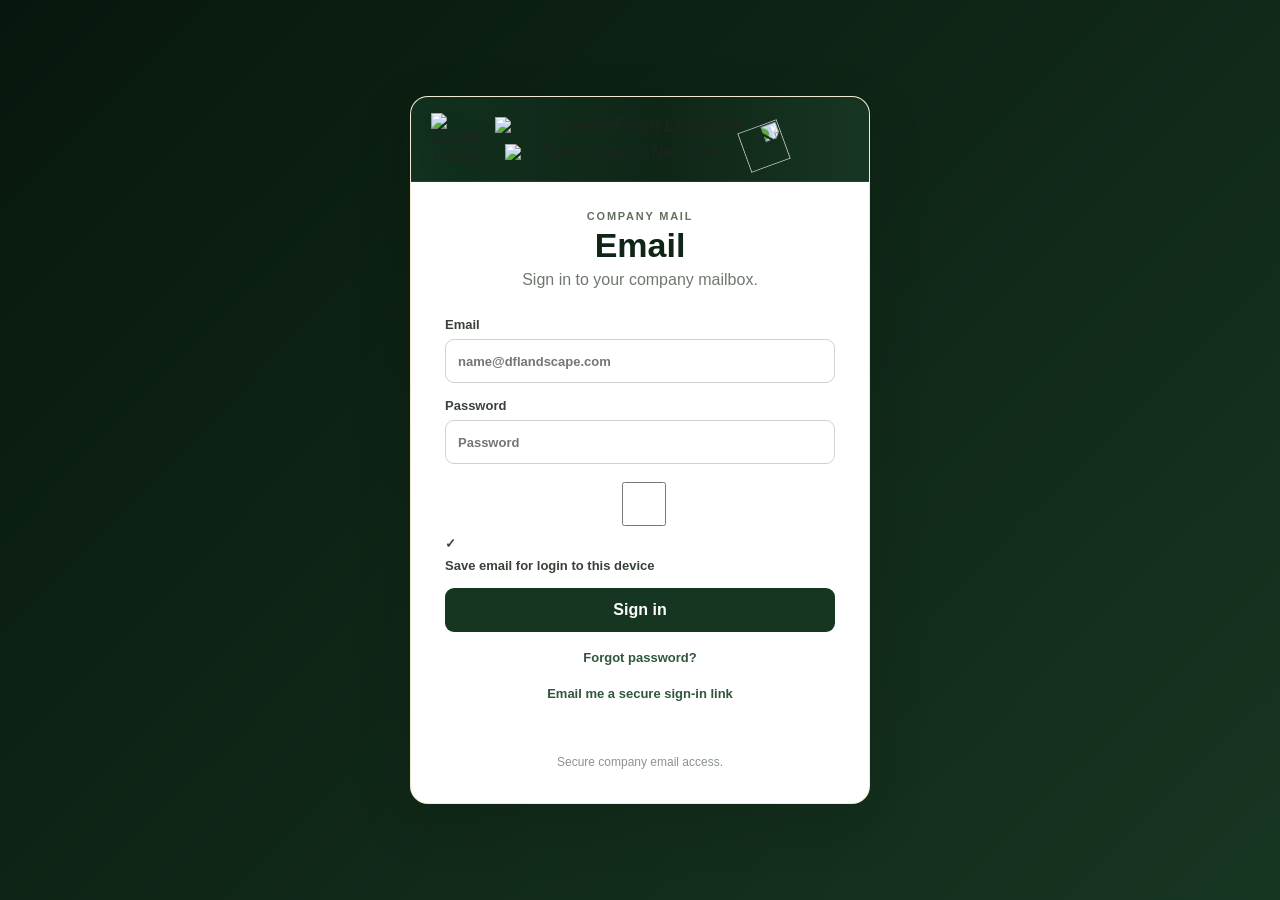
==== commit 23b85b4b: "Add save email option to company mail login" ====
--- a/index.html
+++ b/index.html
@@ -6,9 +6,12 @@
   <meta name="theme-color" content="#0f2617">
 
   <title>Desert Forest Landscape Email</title>
-
-  <link rel="manifest" href="manifest.json">
-  <link rel="apple-touch-icon" href="assets/icon-192x192.png">
+  <link rel="icon" type="image/png" sizes="16x16" href="/favicons/favicon-16x16.png?v=20261008-email-1">
+  <link rel="icon" type="image/png" sizes="32x32" href="/favicons/favicon-32x32.png?v=20261008-email-1">
+  <link rel="icon" type="image/png" sizes="48x48" href="/favicons/favicon-48x48.png?v=20261008-email-1">
+  <link rel="shortcut icon" type="image/x-icon" href="/favicons/favicon.ico?v=20261008-email-1">
+  <link rel="apple-touch-icon" sizes="180x180" href="/favicons/apple-touch-icon.png?v=20261008-email-1">
+  <link rel="manifest" href="/manifest.json?v=20261008-email-1">
   <meta name="apple-mobile-web-app-capable" content="yes">
   <meta name="apple-mobile-web-app-status-bar-style" content="default">
   <meta name="apple-mobile-web-app-title" content="DFL Email">
@@ -51,10 +54,29 @@
             </div>
           </label>
 
+          <label class="save-email-row" for="saveEmail">
+            <input id="saveEmail" type="checkbox">
+            <span class="save-email-check" aria-hidden="true">✓</span>
+            <span>Save email for login to this device</span>
+          </label>
           <button class="primary-auth-btn" type="submit">Sign in</button>
           <button class="text-button" id="forgotPasswordBtn" type="button">Forgot password?</button>
           <button class="text-button" id="magicLinkBtn" type="button">Email me a secure sign-in link</button>
           <p id="loginMessage" class="form-message" aria-live="polite"></p>
+        </form>
+
+        <form id="magicCodeForm" class="login-form hidden">
+          <label>
+            Email
+            <input id="magicCodeEmail" type="email" autocomplete="email" placeholder="name@dflandscape.com" required>
+          </label>
+          <label>
+            One-time sign-in code
+            <input id="magicCode" type="text" inputmode="numeric" autocomplete="one-time-code" placeholder="Code from your email" required>
+          </label>
+          <button class="primary-auth-btn" id="verifyMagicCodeBtn" type="submit">Verify code and sign in</button>
+          <button class="text-button" id="backFromMagicCodeBtn" type="button">Back to sign in</button>
+          <p id="magicCodeMessage" class="form-message" aria-live="polite"></p>
         </form>
 
         <form id="forgotForm" class="login-form hidden">
@@ -125,7 +147,7 @@
     </section>
   </main>
 
-  <script type="module" src="app.js?v=auth-5"></script>
+  <script type="module" src="app.js?v=auth-9"></script>
   <script src="update-manager.js?v=1" defer></script>
 </body>
 </html>
--- a/styles.css
+++ b/styles.css
@@ -1169,3 +1169,434 @@
   .message-action-row{grid-template-columns:repeat(2,minmax(0,1fr))!important}
   .reader{padding-left:10px!important;padding-right:10px!important}
 }
+
+/* Mail skeleton loaders */
+@keyframes dflSkeletonPulse{
+  0%,100%{opacity:.52}
+  50%{opacity:1}
+}
+.mail-skeleton-line,
+.mail-skeleton-circle,
+.mail-skeleton-star,
+.reader-skeleton-actions span{
+  background:linear-gradient(90deg,#eef2ee 20%,#f8faf8 45%,#eef2ee 70%);
+  background-size:220% 100%;
+  animation:dflSkeletonPulse 1.15s ease-in-out infinite;
+  animation-delay:var(--skeleton-delay,0ms);
+}
+.mail-skeleton-row{
+  min-height:86px;
+  border-bottom:1px solid #edf0ed;
+  display:grid;
+  grid-template-columns:38px 38px minmax(0,1fr) auto;
+  align-items:center;
+  gap:0 10px;
+  padding:12px 16px;
+  background:#fff;
+}
+.mail-skeleton-circle{
+  width:22px;
+  height:22px;
+  border-radius:50%;
+}
+.mail-skeleton-star{
+  width:19px;
+  height:19px;
+  border-radius:5px;
+}
+.mail-skeleton-copy{
+  min-width:0;
+  display:grid;
+  gap:7px;
+}
+.mail-skeleton-line{
+  display:block;
+  border-radius:999px;
+  height:10px;
+}
+.mail-skeleton-sender{width:min(62%,220px);height:12px}
+.mail-skeleton-subject{width:min(78%,300px)}
+.mail-skeleton-preview{width:min(48%,200px)}
+.mail-skeleton-time{width:38px;height:9px}
+.reader-skeleton-actions{
+  display:flex;
+  gap:8px;
+  flex-wrap:wrap;
+  margin-bottom:20px;
+}
+.reader-skeleton-actions span{
+  width:88px;
+  height:40px;
+  border-radius:9px;
+}
+.reader-skeleton-eyebrow{width:76px;height:9px;margin-bottom:12px}
+.reader-skeleton-title{width:min(42%,260px);height:26px;margin-bottom:14px;border-radius:8px}
+.reader-skeleton-meta{width:min(48%,320px);margin-bottom:7px}
+.reader-skeleton-meta.short{width:min(32%,210px)}
+.reader-skeleton-divider{height:1px;background:var(--line);margin:18px 0 24px}
+.reader-skeleton-body{width:92%;height:12px;margin-bottom:11px}
+.reader-skeleton-body.medium{width:72%}
+.reader-skeleton-body.short{width:44%}
+@media(max-width:650px){
+  .mail-skeleton-row{
+    min-height:74px;
+    grid-template-columns:36px 36px minmax(0,1fr) auto;
+    gap:0 7px;
+    padding:10px 12px;
+  }
+  .mail-skeleton-circle{width:20px;height:20px}
+  .mail-skeleton-star{width:18px;height:18px}
+  .reader-skeleton{padding-top:12px!important}
+  .reader-skeleton-actions{
+    display:grid;
+    grid-template-columns:repeat(3,minmax(0,1fr));
+    gap:6px;
+  }
+  .reader-skeleton-actions span{
+    width:100%;
+    height:44px;
+  }
+  .reader-skeleton-title{width:58%}
+  .reader-skeleton-meta{width:72%}
+  .reader-skeleton-meta.short{width:48%}
+}
+
+
+/* Mobile reader actions: icon-only toolbar */
+@media(max-width:650px){
+  .reader-panel.mobile-open .message-actions{
+    position:sticky;
+    top:0;
+    z-index:4;
+    display:flex;
+    flex-wrap:wrap;
+    align-items:center;
+    gap:8px;
+    overflow:visible;
+    padding:8px 0 10px;
+    margin-bottom:12px;
+    background:#fff;
+    border-bottom:1px solid #edf0ed;
+  }
+  .reader-panel.mobile-open .message-action-row{
+    display:flex;
+    flex-wrap:nowrap;
+    gap:8px;
+    width:auto;
+  }
+  .reader-panel.mobile-open .message-action-btn{
+    width:44px;
+    height:44px;
+    min-width:44px;
+    min-height:44px;
+    flex:0 0 44px;
+    padding:0;
+    display:grid;
+    place-items:center;
+    border-radius:10px;
+  }
+  .reader-panel.mobile-open .message-action-btn svg{
+    width:22px;
+    height:22px;
+    fill:none;
+    stroke:currentColor;
+    stroke-width:2;
+    stroke-linecap:round;
+    stroke-linejoin:round;
+  }
+  .reader-panel.mobile-open .message-action-btn > span{
+    position:absolute;
+    width:1px;
+    height:1px;
+    padding:0;
+    margin:-1px;
+    overflow:hidden;
+    clip:rect(0,0,0,0);
+    white-space:nowrap;
+    border:0;
+  }
+  .reader-panel.mobile-open .message-action-divider{display:none}
+}
+
+
+/* Account pages use the same sticky green header + mobile drawer as Mail */
+@media(max-width:650px){
+  .account-page .topbar{
+    position:sticky;
+    top:0;
+    z-index:85;
+  }
+  .account-page .account-page-main{
+    padding-top:14px!important;
+  }
+}
+
+
+/* Mobile reader actions: keep all message icons in one compact 1–2 row grid */
+@media(max-width:650px){
+  .reader-panel.mobile-open .message-actions{
+    position:static!important;
+    display:grid!important;
+    grid-template-columns:repeat(4,minmax(0,1fr))!important;
+    gap:8px!important;
+    width:100%!important;
+    padding:0 0 12px!important;
+    margin:0 0 12px!important;
+    overflow:visible!important;
+    border-bottom:1px solid var(--line);
+  }
+
+  .reader-panel.mobile-open .message-action-row{
+    display:contents!important;
+  }
+
+  .reader-panel.mobile-open .message-action-btn{
+    width:100%!important;
+    height:44px!important;
+    min-width:0!important;
+    min-height:44px!important;
+    max-width:none!important;
+    flex:none!important;
+    padding:0!important;
+    margin:0!important;
+    display:grid!important;
+    place-items:center!important;
+    border-radius:10px!important;
+  }
+
+  .reader-panel.mobile-open .message-action-btn svg{
+    width:21px!important;
+    height:21px!important;
+  }
+
+  .reader-panel.mobile-open .message-action-btn > span{
+    position:absolute!important;
+    width:1px!important;
+    height:1px!important;
+    padding:0!important;
+    margin:-1px!important;
+    overflow:hidden!important;
+    clip:rect(0,0,0,0)!important;
+    white-space:nowrap!important;
+    border:0!important;
+  }
+
+  .reader-panel.mobile-open .message-action-divider{
+    display:none!important;
+  }
+}
+
+
+/* Expanded email viewer */
+.email-fullscreen-backdrop{
+  position:fixed;
+  inset:0;
+  z-index:140;
+  background:rgba(8,23,13,.72);
+  padding:18px;
+  display:grid;
+  place-items:center;
+}
+.email-fullscreen-backdrop.hidden{display:none!important}
+.email-fullscreen-card{
+  width:min(1180px,100%);
+  height:min(92dvh,100%);
+  background:#fff;
+  border-radius:16px;
+  overflow:hidden;
+  box-shadow:0 28px 80px rgba(0,0,0,.28);
+  display:grid;
+  grid-template-rows:auto minmax(0,1fr);
+}
+.email-fullscreen-head{
+  display:flex;
+  align-items:center;
+  justify-content:space-between;
+  gap:12px;
+  padding:14px 18px;
+  border-bottom:1px solid var(--line);
+  background:#fff;
+}
+.email-fullscreen-head strong{font-size:15px;color:var(--green)}
+.email-fullscreen-head button{
+  width:42px;
+  height:42px;
+  border:1px solid #cfd8cf;
+  border-radius:10px;
+  background:#fff;
+  color:#27402c;
+  font-size:26px;
+  line-height:1;
+}
+.email-fullscreen-body{
+  overflow:auto;
+  padding:24px;
+  -webkit-overflow-scrolling:touch;
+}
+.email-fullscreen-body h2{
+  margin:0 0 10px;
+  color:var(--green);
+  font-size:28px;
+}
+.email-fullscreen-meta{
+  color:var(--muted);
+  font-size:13px;
+  line-height:1.5;
+  padding-bottom:18px;
+  margin-bottom:18px;
+  border-bottom:1px solid var(--line);
+}
+body.email-fullscreen-open{overflow:hidden}
+
+/* Tighten giant blank spacer blocks in HTML emails without flattening real content. */
+.reader-body .dfl-collapsed-spacer,
+.thread-message-body .dfl-collapsed-spacer,
+.email-fullscreen-body .dfl-collapsed-spacer{
+  height:8px!important;
+  min-height:0!important;
+  max-height:8px!important;
+  padding-top:0!important;
+  padding-bottom:0!important;
+  margin-top:0!important;
+  margin-bottom:0!important;
+  line-height:8px!important;
+  overflow:hidden!important;
+}
+.reader-body p:empty,
+.reader-body div:empty,
+.thread-message-body p:empty,
+.thread-message-body div:empty,
+.email-fullscreen-body p:empty,
+.email-fullscreen-body div:empty{
+  margin:0!important;
+  min-height:0!important;
+}
+
+@media(max-width:650px){
+  .email-fullscreen-backdrop{padding:0}
+  .email-fullscreen-card{
+    width:100%;
+    height:100dvh;
+    border-radius:0;
+  }
+  .email-fullscreen-head{
+    padding:max(10px,env(safe-area-inset-top)) 12px 10px;
+  }
+  .email-fullscreen-body{
+    padding:16px 12px calc(22px + env(safe-area-inset-bottom));
+  }
+  .email-fullscreen-body h2{font-size:22px}
+}
+
+
+/* Notification opt-in */
+.notification-topbar-btn{
+  border:1px solid rgba(255,255,255,.18);
+  background:rgba(255,255,255,.07);
+  color:#fff;
+  min-height:42px;
+  border-radius:10px;
+  padding:8px 12px;
+  display:inline-flex;
+  align-items:center;
+  gap:7px;
+  font-weight:800;
+}
+.notification-topbar-btn:hover{background:rgba(255,255,255,.12)}
+.notification-topbar-btn.enabled{background:rgba(255,255,255,.14)}
+.notification-prompt-backdrop{
+  position:fixed;
+  inset:0;
+  z-index:160;
+  background:rgba(8,23,13,.68);
+  display:grid;
+  place-items:center;
+  padding:18px;
+}
+.notification-prompt-backdrop.hidden{display:none!important}
+.notification-prompt-card{
+  width:min(430px,100%);
+  background:#fff;
+  border-radius:18px;
+  padding:28px;
+  box-shadow:0 28px 80px rgba(0,0,0,.28);
+  text-align:center;
+}
+.notification-prompt-icon{
+  font-size:38px;
+  margin-bottom:8px;
+}
+.notification-prompt-card h2{
+  margin:0 0 8px;
+  color:var(--green);
+  font-size:27px;
+}
+.notification-prompt-card p{
+  margin:0 0 22px;
+  color:var(--muted);
+  line-height:1.5;
+}
+.notification-prompt-actions{
+  display:grid;
+  gap:9px;
+}
+.notification-prompt-actions button{
+  min-height:44px;
+  border-radius:10px;
+  font-weight:900;
+  padding:10px 14px;
+}
+.notification-primary-btn{
+  border:0;
+  background:var(--green2);
+  color:#fff;
+}
+.notification-secondary-btn{
+  border:1px solid #cfd8cf;
+  background:#fff;
+  color:#27402c;
+}
+.notification-link-btn{
+  border:0;
+  background:transparent;
+  color:#6b756d;
+}
+@media(max-width:650px){
+  .notification-topbar-btn{
+    width:42px;
+    min-width:42px;
+    padding:0;
+    justify-content:center;
+  }
+  .notification-topbar-btn #notificationTopbarLabel{display:none}
+  .notification-prompt-backdrop{padding:12px}
+  .notification-prompt-card{padding:22px 18px}
+}
+
+
+.notification-bell-icon{
+  width:18px;
+  height:18px;
+  flex:0 0 18px;
+}
+.notification-prompt-icon{
+  display:grid;
+  place-items:center;
+}
+.notification-prompt-icon svg{
+  width:42px;
+  height:42px;
+  color:var(--green2);
+}
+
+
+/* All inboxes sits directly above mailbox accounts without inheriting folder-section spacing. */
+.sidebar .all-inboxes-list{
+  border-top:0;
+  margin-top:0;
+  padding-top:0;
+  margin-bottom:12px;
+}
+.sidebar .compose{
+  margin-bottom:12px;
+}
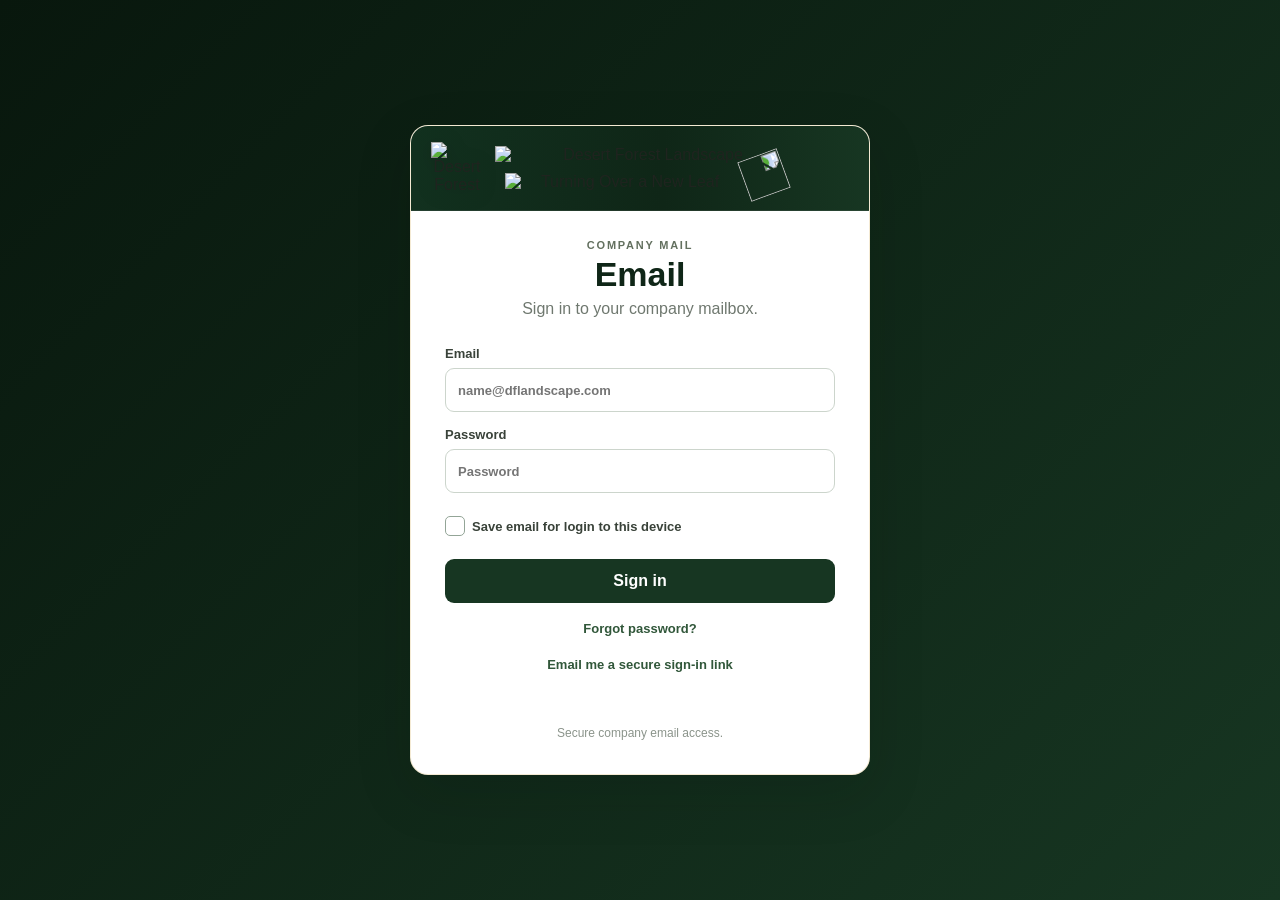
==== commit b503c33c: "Load updated company email login styling and save-email behavior" ====
--- a/index.html
+++ b/index.html
@@ -16,7 +16,7 @@
   <meta name="apple-mobile-web-app-status-bar-style" content="default">
   <meta name="apple-mobile-web-app-title" content="DFL Email">
 
-  <link rel="stylesheet" href="styles.css?v=mobile-polish-1">
+  <link rel="stylesheet" href="styles.css?v=mobile-polish-2">
 </head>
 <body class="login-page">
   <main class="login-wrap">
@@ -147,7 +147,7 @@
     </section>
   </main>
 
-  <script type="module" src="app.js?v=auth-9"></script>
+  <script type="module" src="app.js?v=auth-11"></script>
   <script src="update-manager.js?v=1" defer></script>
 </body>
 </html>
--- a/styles.css
+++ b/styles.css
@@ -1600,3 +1600,11 @@
 .sidebar .compose{
   margin-bottom:12px;
 }
+
+
+/* Matching device-email checkbox: center the check in both axes */
+.save-email-row{display:flex!important;align-items:center!important;justify-content:flex-start;gap:10px;min-height:36px;cursor:pointer;text-align:left;position:relative;font-size:12px;font-weight:750;user-select:none}
+.save-email-row input[type="checkbox"]{position:absolute!important;opacity:0!important;width:20px!important;height:20px!important;margin:0!important;pointer-events:none}
+.save-email-check{display:flex!important;align-items:center!important;justify-content:center!important;flex:0 0 20px!important;width:20px!important;height:20px!important;line-height:1!important;border:1.5px solid #93a597;border-radius:5px;background:#fff;color:transparent;font-size:13px;font-weight:900;box-sizing:border-box}
+.save-email-row input:checked+.save-email-check{background:#173622;color:#fff;border-color:#173622}
+.save-email-row input:focus-visible+.save-email-check{outline:3px solid #9db6a3;outline-offset:2px}
